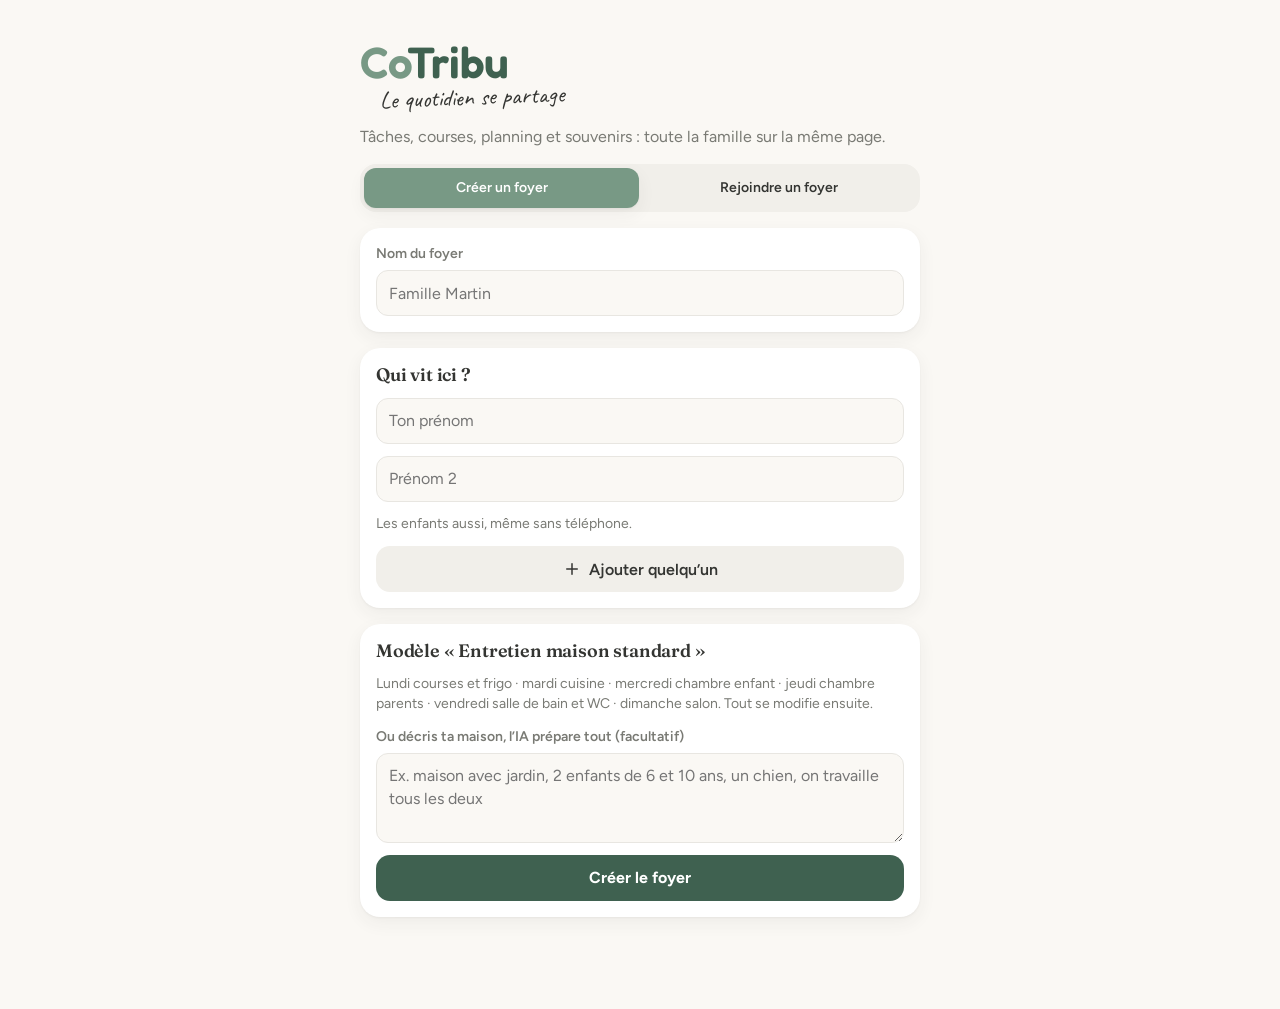
==== index.html @ c56a82c0 "Dictée des courses (gratuite, sans IA) et bouton « Merci » sur les tâches faites Co-Authored-By: Cla" ====
<!doctype html>
<html lang="fr">
<head>
<meta charset="utf-8">
<meta name="viewport" content="width=device-width,initial-scale=1,viewport-fit=cover">
<title>CoTribu</title>
<meta name="description" content="Le quotidien se partage : tâches, courses, planning, repas et souvenirs de la famille.">
<meta name="theme-color" content="#789985">
<link rel="manifest" href="manifest.webmanifest">
<link rel="icon" href="icons/favicon.png" type="image/png">
<link rel="apple-touch-icon" href="icons/apple-touch-icon.png">
<meta name="apple-mobile-web-app-capable" content="yes">
<meta name="mobile-web-app-capable" content="yes">
<meta name="apple-mobile-web-app-title" content="CoTribu">
<meta name="apple-mobile-web-app-status-bar-style" content="default">
<link rel="preconnect" href="https://fonts.googleapis.com">
<link rel="preconnect" href="https://fonts.gstatic.com" crossorigin>
<link rel="stylesheet" href="https://fonts.googleapis.com/css2?family=Caveat:wght@500&family=Figtree:wght@400;500;600;700&family=Fraunces:opsz,wght@9..144,600&family=Fredoka:wght@600&display=swap">
<link rel="stylesheet" href="css/app.css">
</head>
<body>
<div class="wrap" id="view"><div class="loading">Chargement de la tribu…</div></div>

<nav class="tabs" aria-label="Navigation" hidden><div class="in" id="tabs"></div></nav>

<div id="sheet" hidden><div class="scrim" data-act="close"></div><div class="panel" role="dialog" aria-modal="true" id="sheetBody"></div></div>
<div id="toast" hidden></div>
<div id="update" hidden role="status"><span style="flex:1">Nouvelle version de CoTribu disponible</span><button onclick="applyUpdate()">Mettre à jour</button></div>

<script src="vendor/supabase-2.117.2.js"></script>
<script src="js/icons.js"></script>
<script src="js/core.js"></script>
<script src="js/store.js"></script>
<script src="js/ui.js"></script>
<script src="js/maison.js"></script>
<script src="js/courses.js"></script>
<script src="js/planning.js"></script>
<script src="js/extras.js"></script>
<script src="js/accueil.js"></script>
<script src="js/push.js"></script>
<script src="js/proches.js"></script>
<script src="js/premium.js"></script>
<script src="js/ai.js"></script>
<script src="js/points.js"></script>
<script src="js/family.js"></script>
<script src="js/guide.js"></script>
<script src="js/moments.js"></script>
<script src="js/launch.js"></script>
<script src="js/drag.js"></script>
<script src="js/social.js"></script>
<script>
document.getElementById('tabs').innerHTML = [['today','house','Aujourd’hui'],['planning','calendar-days','Planning'],['maison','circle-check','Maison'],['courses','shopping-cart','Courses'],['plus','ellipsis','Plus']]
  .map(([v,ic,l]) => `<button data-act="tab" data-v="${v}">${icon(ic,24)}${l}</button>`).join('');
function safeBoot(){ boot().catch(e => { console.error(e); S.errMsg = (e && e.message) || String(e); S.mode = 'error'; render(); }); }
setTimeout(() => { if (S.mode === 'loading') { S.errMsg = 'Le serveur ne répond pas (délai dépassé).'; S.mode = 'error'; render(); } }, 15000);
safeBoot();
</script>
</body>
</html>
---- css/app.css ----
/* CoTribu — styles (charte : ivoire, vert sauge, un univers = une couleur) */
:root{
  --bg:#FAF8F4; --surface:#FFFFFF; --surface2:#F1EFEA; --ink:#343532; --muted:#797A74; --faint:#B7B7B1; --line:#E8E6E1;
  --accent:#789985; --accent-ink:#FFFFFF; --accent-soft:#DDE8E0; --accent-text:#50705D; --accent-deep:#3F6150;
  --done:#4CAF7B; --late:#E07A5F; --late-soft:#FBE7E0; --late-text:#B4533A; --danger:#B4533A;
  /* univers */
  --home:#789985;  --home-soft:#E6EEE8;  --home-text:#50705D;
  --plan:#7FA3B8;  --plan-soft:#E5EEF3;  --plan-text:#3F6479;
  --shop:#E5C77A;  --shop-soft:#FAF0D8;  --shop-text:#8A6A1E;
  --mem:#E8B7B4;   --mem-soft:#F8E6E4;   --mem-text:#A2504B;
  --lav:#B8AED1;   --lav-soft:#ECE8F4;   --lav-text:#5E527E;
  --warm:#D98C6A;  --warm-soft:#F7E4DA;  --warm-text:#A4553A;
  --neutral-soft:#F0EEEA; --neutral-text:#797A74;
  --cat-famille:#E6EFE3; --cat-sante:#E3EDF3; --cat-repas:#FAF0D8; --cat-ecole:#F8E6E4; --cat-maison:#ECE8F4; --cat-autre:#F7E4DA; --cat-garde:#E9ECEF;
  --shadow:0 1px 2px rgba(52,53,50,.05),0 6px 18px rgba(52,53,50,.06);
  --display:"Fraunces",Georgia,"Times New Roman",serif;
  --body:"Figtree",system-ui,-apple-system,"Segoe UI",sans-serif;
  --logo:"Fredoka","Figtree",system-ui,sans-serif;
  --script:"Caveat","Segoe Script","Bradley Hand",cursive;
}
@media (prefers-color-scheme:dark){
  :root:not([data-theme="light"]){
    color-scheme:dark;
    --bg:#1F201E; --surface:#282A27; --surface2:#323430; --ink:#EEEDE8; --muted:#A9AAA3; --faint:#6E706A; --line:#3A3C38;
    --accent:#8FB19C; --accent-ink:#1F201E; --accent-soft:#33443A; --accent-text:#A9C9B5; --accent-deep:#A9C9B5;
    --done:#5CBF8A; --late:#E8957E; --late-soft:#43302A; --late-text:#EFA995; --danger:#EFA995;
    --home:#8FB19C;  --home-soft:#2C3830;  --home-text:#A9C9B5;
    --plan:#9DB9C8;  --plan-soft:#2A343A;  --plan-text:#B5CEDB;
    --shop:#E5C77A;  --shop-soft:#3A3424;  --shop-text:#EBD39A;
    --mem:#E8B7B4;   --mem-soft:#3C2E2D;   --mem-text:#F0C6C3;
    --lav:#B8AED1;   --lav-soft:#322F3B;   --lav-text:#CFC7E4;
    --warm:#D98C6A;  --warm-soft:#3D2D25;  --warm-text:#EDB093;
    --neutral-soft:#30322E; --neutral-text:#A9AAA3;
    --cat-famille:#2E3A2E; --cat-sante:#2A343A; --cat-repas:#3A3424; --cat-ecole:#3C2E2D; --cat-maison:#322F3B; --cat-autre:#3D2D25; --cat-garde:#2F3337;
    --shadow:0 1px 2px rgba(0,0,0,.3);
  }
}
:root[data-theme="dark"]{
  color-scheme:dark;
  --bg:#1F201E; --surface:#282A27; --surface2:#323430; --ink:#EEEDE8; --muted:#A9AAA3; --faint:#6E706A; --line:#3A3C38;
  --accent:#8FB19C; --accent-ink:#1F201E; --accent-soft:#33443A; --accent-text:#A9C9B5; --accent-deep:#A9C9B5;
  --done:#5CBF8A; --late:#E8957E; --late-soft:#43302A; --late-text:#EFA995; --danger:#EFA995;
  --home:#8FB19C;  --home-soft:#2C3830;  --home-text:#A9C9B5;
  --plan:#9DB9C8;  --plan-soft:#2A343A;  --plan-text:#B5CEDB;
  --shop:#E5C77A;  --shop-soft:#3A3424;  --shop-text:#EBD39A;
  --mem:#E8B7B4;   --mem-soft:#3C2E2D;   --mem-text:#F0C6C3;
  --lav:#B8AED1;   --lav-soft:#322F3B;   --lav-text:#CFC7E4;
  --warm:#D98C6A;  --warm-soft:#3D2D25;  --warm-text:#EDB093;
  --neutral-soft:#30322E; --neutral-text:#A9AAA3;
  --cat-famille:#2E3A2E; --cat-sante:#2A343A; --cat-repas:#3A3424; --cat-ecole:#3C2E2D; --cat-maison:#322F3B; --cat-autre:#3D2D25; --cat-garde:#2F3337;
  --shadow:0 1px 2px rgba(0,0,0,.3);
}

*{box-sizing:border-box}
[hidden]{display:none!important}
html,body{background:var(--bg)}
html{padding-top:env(safe-area-inset-top,0px)}
body{margin:0;font-family:var(--body);font-size:16px;line-height:1.45;color:var(--ink);padding-inline:16px;padding-block:0 calc(92px + env(safe-area-inset-bottom,0px));-webkit-tap-highlight-color:transparent}
button,input,select,textarea{font:inherit;color:inherit}
button{cursor:pointer}
:focus-visible{outline:2px solid var(--accent);outline-offset:2px}
.ic{flex:none;display:block}
.wrap{max-width:560px;margin:0 auto;display:flex;flex-direction:column;gap:16px;padding-top:12px}
h1,h2,h3{font-family:var(--display);margin:0;text-wrap:balance;letter-spacing:-.01em;font-weight:600}
h1{font-size:34px;line-height:1.08}
h2{font-size:22px;line-height:1.15}
h3{font-size:18px;line-height:1.2}
.eyebrow{font-size:12px;font-weight:700;letter-spacing:.08em;text-transform:uppercase;color:var(--muted)}
.muted{color:var(--muted)}
.small{font-size:14px}
.num{font-variant-numeric:tabular-nums}
.row{display:flex;align-items:center;gap:10px}
.spacer{flex:1}

/* ---- top bar ---- */
.topbar{display:flex;align-items:center;justify-content:space-between;gap:10px;padding-top:6px}
.wordmark{display:flex;flex-direction:column;line-height:1;border:0;background:none;padding:0;text-align:left}
.wordmark .name{font-family:var(--logo);font-weight:600;font-size:30px;letter-spacing:-.01em;color:var(--accent);position:relative}
.wordmark .name b{font-weight:600;color:var(--accent-deep)}
.wordmark .tagline{font-family:var(--script);font-size:19px;color:var(--ink);margin:1px 0 0 20px;transform:rotate(-2deg);white-space:nowrap}
.people{display:flex;align-items:center}
.people .av{width:36px;height:36px;font-size:14px;border-width:2.5px;border-color:var(--bg)}
.people .av+.av{margin-left:-9px}
.people .plus{margin-left:6px;width:36px;height:36px;border-radius:50%;border:0;background:var(--surface2);color:var(--ink);display:grid;place-items:center}
.ptitle{display:flex;align-items:flex-end;justify-content:space-between;gap:12px;flex-wrap:wrap}
.ptitle .sub{color:var(--muted);font-size:16px;margin-top:4px}
.sync{display:inline-flex;align-items:center;gap:6px;font-size:12px;color:var(--muted)}
.sync i{width:7px;height:7px;border-radius:50%;background:var(--done);display:inline-block}
.sync.local i{background:var(--late)}
.back{display:inline-flex;align-items:center;gap:4px;border:0;background:none;padding:6px 0;color:var(--accent-text);font-weight:600}

/* ---- segmented tabs (couleur de l'univers) ---- */
.seg{display:flex;background:var(--surface2);border-radius:16px;padding:4px;gap:2px}
.seg button{flex:1;border:0;background:transparent;padding:9px 6px;border-radius:12px;font-weight:600;font-size:14px;color:var(--ink);min-height:40px;white-space:nowrap}
.seg button[aria-pressed="true"]{background:var(--u, var(--accent));color:var(--u-ink, #fff);box-shadow:var(--shadow)}
.u-home{--u:var(--home);--u-soft:var(--home-soft);--u-text:var(--home-text);--u-ink:#fff}
.u-plan{--u:var(--plan);--u-soft:var(--plan-soft);--u-text:var(--plan-text);--u-ink:#fff}
.u-shop{--u:var(--shop);--u-soft:var(--shop-soft);--u-text:var(--shop-text);--u-ink:#3B3113}
.u-mem{--u:var(--mem);--u-soft:var(--mem-soft);--u-text:var(--mem-text);--u-ink:#4A2422}
.u-lav{--u:var(--lav);--u-soft:var(--lav-soft);--u-text:var(--lav-text);--u-ink:#2E2744}
.u-warm{--u:var(--warm);--u-soft:var(--warm-soft);--u-text:var(--warm-text);--u-ink:#fff}
.u-neutral{--u:var(--faint);--u-soft:var(--neutral-soft);--u-text:var(--neutral-text);--u-ink:#fff}
:root:not([data-theme="light"]) .u-home, :root:not([data-theme="light"]) .u-plan{--u-ink:#fff}

/* ---- cards ---- */
.card{background:var(--surface);border-radius:20px;box-shadow:var(--shadow);padding:16px;display:flex;flex-direction:column;gap:12px}
.ucard{background:var(--u-soft);border-radius:20px;padding:14px 16px;display:flex;flex-direction:column;gap:10px;border:1px solid color-mix(in srgb, var(--u) 22%, transparent)}
.chead{display:flex;align-items:center;gap:10px;border:0;background:none;padding:0;text-align:left;width:100%;color:inherit}
.chead h3{flex:none}
.chead .go{color:var(--u-text, var(--muted))}
.bubble{width:38px;height:38px;border-radius:50%;display:grid;place-items:center;background:var(--u, var(--accent));color:var(--u-ink,#fff);flex:none}
.bubble.soft{background:var(--u-soft);color:var(--u-text)}
.bubble.sm{width:30px;height:30px}
.grid2{display:grid;grid-template-columns:1fr 1fr;gap:12px}
@media (max-width:370px){.grid2{grid-template-columns:1fr}}
.addline{display:flex;align-items:center;gap:8px;border:0;background:color-mix(in srgb, var(--u, var(--accent)) 16%, transparent);color:var(--u-text, var(--accent-text));border-radius:14px;padding:11px 14px;font-weight:600;width:100%;text-align:left;min-height:46px}
.banner{display:flex;align-items:center;gap:12px;background:var(--home-soft);border-radius:20px;padding:14px 16px}
.banner .x{margin-left:auto;border:0;background:none;color:var(--muted);padding:4px}
.sun{width:44px;height:44px;border-radius:50%;background:#FBEFC9;color:#E0A21A;display:grid;place-items:center;flex:none}

/* ---- progress ---- */
.summary{display:flex;align-items:center;gap:16px;background:var(--home-soft);border-radius:20px;padding:16px}
.ring{--p:0;width:66px;height:66px;border-radius:50%;flex:none;display:grid;place-items:center;background:conic-gradient(var(--home) calc(var(--p)*1%),color-mix(in srgb,var(--home) 18%,var(--surface)) 0)}
.ring span{width:52px;height:52px;border-radius:50%;background:var(--home-soft);display:grid;place-items:center;font-family:var(--display);font-weight:600;font-size:18px}
.summary .txt{display:flex;flex-direction:column;gap:2px;flex:1}
.summary strong{font-size:20px;font-family:var(--display);font-weight:600}
.pbar{height:6px;background:color-mix(in srgb,var(--u, var(--home)) 20%, transparent);border-radius:6px;overflow:hidden}
.pbar b{display:block;height:100%;background:var(--u, var(--home));border-radius:6px}

/* ---- groups & rows ---- */
.group{display:flex;flex-direction:column;background:var(--surface);border-radius:20px;box-shadow:var(--shadow);overflow:hidden}
.ghead{display:flex;align-items:center;gap:10px;padding:12px 16px;background:var(--home-soft)}
.ghead h3{flex:1}
.group.late .ghead{background:var(--late-soft)}
.group.late .ghead h3{color:var(--late-text)}
.pill{font-size:13px;font-weight:600;padding:2px 9px;border-radius:99px;background:var(--surface);color:var(--muted);font-variant-numeric:tabular-nums}
.pill.ok{background:var(--accent-soft);color:var(--accent-text)}
.pill.late{background:var(--late-soft);color:var(--late-text)}
.task{display:flex;align-items:center;gap:12px;padding:10px 16px;border-top:1px solid var(--line);min-height:58px}
.task:first-child{border-top:0}
.ghead + .task, .ghead + .pbar + .task{border-top:0}
.check{width:30px;height:30px;border-radius:50%;border:2px solid var(--faint);background:transparent;flex:none;display:grid;place-items:center;padding:0;transition:background .15s,border-color .15s;color:#fff}
.check .ic{opacity:0}
.done > .check, .task.done .check{background:var(--done);border-color:var(--done)}
.done > .check .ic, .task.done .check .ic{opacity:1}
.task .body{flex:1;min-width:0;display:flex;flex-direction:column;gap:2px}
.task .name{font-weight:600;overflow-wrap:anywhere}
.task.done .name{text-decoration:line-through;color:var(--muted);font-weight:500}
.task .meta{display:flex;flex-wrap:wrap;gap:6px;align-items:center;font-size:13px;color:var(--muted)}
.task .when{font-size:14px;color:var(--muted);white-space:nowrap;font-variant-numeric:tabular-nums}
.tag{font-size:12px;font-weight:600;padding:1px 7px;border-radius:6px;background:var(--surface2);color:var(--muted)}
.tag.late{background:var(--late-soft);color:var(--late-text)}
.avs{display:flex;flex:none}
.av{width:28px;height:28px;border-radius:50%;display:grid;place-items:center;font-size:12px;font-weight:700;color:#343532;flex:none;border:2px solid var(--surface)}
.avs .av+.av{margin-left:-8px}
.av.free{background:var(--surface2);color:var(--muted);font-size:14px}
.av.lg{width:42px;height:42px;font-size:16px}
.mini{display:flex;flex-direction:column}
.mini .task{padding:8px 0;min-height:46px;border-top:1px solid color-mix(in srgb,var(--line) 70%,transparent)}
.mini .task:first-child{border-top:0}
.mini .check{width:26px;height:26px}
.empty{background:var(--surface);border-radius:20px;padding:22px 18px;display:flex;flex-direction:column;gap:8px;box-shadow:var(--shadow)}
.chips{display:flex;flex-wrap:wrap;gap:8px}
.chip{border:1.5px solid var(--line);background:var(--surface);border-radius:99px;padding:6px 12px;font-size:14px;font-weight:600;display:inline-flex;align-items:center;gap:6px;min-height:38px}
.chip[aria-pressed="true"]{background:var(--u, var(--accent));border-color:var(--u, var(--accent));color:var(--u-ink, #fff)}
.chip .n{font-size:11px;background:#fff;color:var(--ink);border-radius:99px;width:18px;height:18px;display:inline-grid;place-items:center}
.chip.sq{border-radius:12px;min-width:42px;justify-content:center}
.chip .av{width:22px;height:22px;font-size:10px;border:0}
.info{font-size:14px;color:var(--muted)}

/* ---- tiles (pièces, rayons) ---- */
.tiles{display:grid;grid-template-columns:1fr 1fr;gap:12px}
.tile{border:0;padding:0;text-align:left;background:var(--surface);border-radius:20px;box-shadow:var(--shadow);overflow:hidden;display:flex;flex-direction:column;color:inherit}
.tile .art{height:92px;background:var(--u-soft);display:grid;place-items:center;color:var(--u);position:relative;overflow:hidden}
.tile .art .ic{width:46px;height:46px;stroke-width:1.6}
.tile .art::after{content:"";position:absolute;width:120px;height:120px;border-radius:50%;background:color-mix(in srgb,var(--u) 14%,transparent);right:-40px;bottom:-60px}
.tile .tb{padding:10px 12px 12px;display:flex;flex-direction:column;gap:8px}
.tile .tn{display:flex;align-items:center;gap:8px;font-family:var(--display);font-weight:600;font-size:17px}
.tile .tn .bubble{width:30px;height:30px}
.tile .tc{display:flex;align-items:center;justify-content:space-between;font-size:13px;color:var(--muted)}
.tile.addt{border:2px dashed var(--line);box-shadow:none;background:transparent;align-items:center;justify-content:center;min-height:170px;color:var(--muted);gap:6px;font-weight:600}

/* ---- lists (routines, courses) ---- */
.lrow{display:flex;align-items:center;gap:12px;padding:12px 16px;border-top:1px solid var(--line);background:none;border-left:0;border-right:0;border-bottom:0;width:100%;text-align:left;color:inherit;min-height:60px}
.lrow:first-child{border-top:0}
.lrow .body{flex:1;min-width:0;display:flex;flex-direction:column;gap:2px}
.lrow .t{font-weight:600}
.lrow .s{font-size:13px;color:var(--muted)}
.qty{font-size:13px;color:var(--muted)}
.cart{width:40px;height:40px;border-radius:12px;border:0;background:var(--shop-soft);color:var(--shop-text);display:grid;place-items:center;flex:none}
.cart.on{background:var(--done);color:#fff}
.addbar{display:flex;gap:8px;align-items:center;background:var(--shop-soft);border-radius:16px;padding:6px 6px 6px 14px}
.addbar input{border:0!important;background:transparent!important;min-height:44px;padding:0!important;flex:1;min-width:0}
.addbar input:focus{outline:none}
.addbar .go{width:44px;height:44px;border:0;border-radius:12px;background:var(--shop);color:#3B3113;display:grid;place-items:center;flex:none}
.aisle-ic{width:34px;height:34px;border-radius:10px;display:grid;place-items:center;background:var(--u-soft);color:var(--u-text);flex:none}

/* ---- planning ---- */
.wstrip{display:grid;grid-template-columns:repeat(7,1fr);gap:4px}
.wday{border:0;background:var(--surface);border-radius:14px;padding:8px 0 7px;display:flex;flex-direction:column;align-items:center;gap:2px;color:inherit;box-shadow:var(--shadow)}
.wday small{font-size:12px;color:var(--muted);font-weight:600}
.wday b{font-size:18px;font-variant-numeric:tabular-nums}
.wday .dots{display:flex;gap:2px;height:6px}
.wday .dots i{width:6px;height:6px;border-radius:50%}
.wday[aria-pressed="true"]{background:var(--u, var(--plan));color:#fff}
.wday[aria-pressed="true"] small{color:#fff}
.wday.today:not([aria-pressed="true"]) b{color:var(--plan-text)}
.dayhead{display:flex;align-items:center;justify-content:space-between;gap:8px}
.dayhead h2{text-align:center;flex:1;font-size:20px}
.navb{width:40px;height:40px;border-radius:12px;border:0;background:var(--surface2);display:grid;place-items:center;color:var(--ink)}
.ev{display:flex;align-items:center;gap:12px;background:var(--evs);border-radius:18px;padding:12px 14px;border:0;border-left:5px solid var(--evc);text-align:left;width:100%;color:inherit}
.ev .body{flex:1;min-width:0;display:flex;flex-direction:column;gap:2px}
.ev .tm{font-size:13px;color:var(--muted);font-variant-numeric:tabular-nums}
.ev .t{font-weight:600;font-size:16px}
.ev .loc{font-size:13px;color:var(--muted);display:flex;align-items:center;gap:4px}
.ev .bubble{background:var(--evc);color:#fff}
.tl{position:relative;display:flex;flex-direction:column}
.tlh{display:flex;gap:8px;min-height:30px}
.tlh .h{width:36px;flex:none;font-size:12px;color:var(--muted);font-variant-numeric:tabular-nums;padding-top:6px}
.tlh .slot{flex:1;border-top:1px solid var(--line);padding:4px 0;display:flex;flex-direction:column;gap:6px}
.mgrid{display:grid;grid-template-columns:repeat(7,1fr);gap:2px;text-align:center}
.mgrid .dh{font-size:12px;color:var(--muted);font-weight:600;padding:4px 0}
.mcell{border:0;background:none;border-radius:12px;padding:6px 0 4px;min-height:48px;display:flex;flex-direction:column;align-items:center;gap:3px;color:inherit;font-variant-numeric:tabular-nums}
.mcell.out{color:var(--faint)}
.mcell.today b{color:var(--plan-text)}
.mcell[aria-pressed="true"]{background:var(--plan);color:#fff}
.mcell .dots{display:flex;gap:2px;flex-wrap:wrap;justify-content:center;max-width:26px}
.mcell .dots i{width:5px;height:5px;border-radius:50%}
.legend{display:flex;flex-wrap:wrap;gap:8px 14px;font-size:13px;color:var(--muted)}
.legend span{display:inline-flex;align-items:center;gap:6px}
.legend i{width:10px;height:10px;border-radius:50%}
.upc{display:flex;flex-direction:column}
.upc .d{font-size:13px;color:var(--muted);padding:10px 0 4px}
.dayline{display:flex;flex-direction:column;gap:6px}
.dayline .it{display:flex;gap:8px;align-items:flex-start;font-size:15px}
.dayline .it .hr{min-width:62px;flex:none;color:var(--muted);font-variant-numeric:tabular-nums;display:flex;align-items:center;gap:8px}
.dayline .it .hr i{width:8px;height:8px;border-radius:50%;flex:none}

/* ---- repas ---- */
.meal{display:flex;align-items:center;gap:12px;padding:10px 0;border-top:1px solid var(--line)}
.meal:first-child{border-top:0}
.meal .slot{width:44px;font-size:12px;font-weight:700;letter-spacing:.06em;text-transform:uppercase;color:var(--shop-text)}
.meal .body{flex:1;min-width:0}
.meal .body .t{font-weight:600}
.meal .body .s{font-size:13px;color:var(--muted)}
.meal .add{border:1.5px dashed var(--line);background:none;border-radius:12px;padding:8px 12px;color:var(--muted);font-weight:600;text-align:left;width:100%}
.mealpic{width:92px;height:74px;border-radius:14px;background:var(--shop);display:grid;place-items:center;color:#fff;flex:none}
.mealpic .ic{width:36px;height:36px}
.kicker{font-size:12px;font-weight:700;letter-spacing:.06em;text-transform:uppercase;color:var(--u-text,var(--muted))}

/* ---- souvenirs ---- */
.photos{display:grid;grid-template-columns:repeat(3,1fr);gap:6px}
.photos .ph{aspect-ratio:1;border-radius:12px;background:var(--mem-soft);overflow:hidden;border:0;padding:0;max-width:100%}
.photos .ph img{width:100%;height:100%;object-fit:cover;display:block}
.memo{display:flex;flex-direction:column;gap:10px;background:var(--surface);border-radius:20px;box-shadow:var(--shadow);padding:14px;border:0;text-align:left;width:100%;color:inherit}
.memo .cover{aspect-ratio:16/9;border-radius:14px;overflow:hidden;background:var(--mem-soft);display:grid;place-items:center;color:var(--mem);max-width:100%}
.memo .cover img{width:100%;height:100%;object-fit:cover;display:block}
.memo .cover .ic{width:40px;height:40px}
.memthumb{width:110px;height:84px;border-radius:14px;overflow:hidden;background:var(--mem);flex:none;display:grid;place-items:center;color:#fff}
.memthumb img{width:100%;height:100%;object-fit:cover}
.year{font-family:var(--display);font-size:26px;font-weight:600;margin-top:6px}
.uploads{display:flex;flex-wrap:wrap;gap:8px}
.uploads .ph{width:76px;height:76px;border-radius:12px;overflow:hidden;position:relative;background:var(--mem-soft)}
.uploads .ph img{width:100%;height:100%;object-fit:cover}
.uploads .ph button{position:absolute;top:4px;right:4px;width:24px;height:24px;border-radius:50%;border:0;background:rgba(0,0,0,.55);color:#fff;display:grid;place-items:center;padding:0}
.filebtn{position:relative;overflow:hidden}
.filebtn input{position:absolute;inset:0;opacity:0;cursor:pointer}
.viewer{position:fixed;inset:0;background:rgba(10,10,10,.92);z-index:40;display:flex;align-items:center;justify-content:center;padding:16px}
.viewer img{max-width:100%;max-height:100%;border-radius:10px}
.viewer button{position:absolute;top:calc(12px + env(safe-area-inset-top,0px));right:12px;width:44px;height:44px;border-radius:50%;border:0;background:rgba(255,255,255,.15);color:#fff;display:grid;place-items:center}

/* ---- plus ---- */
.menu{display:flex;flex-direction:column;background:var(--surface);border-radius:20px;box-shadow:var(--shadow);overflow:hidden}

/* ---- buttons ---- */
.btn{border:0;border-radius:14px;padding:11px 16px;font-weight:600;min-height:46px;display:inline-flex;align-items:center;justify-content:center;gap:8px}
.btn.primary{background:var(--accent);color:var(--accent-ink);font-weight:700}
.btn.deep{background:var(--accent-deep);color:#fff;font-weight:700}
.btn.upri{background:var(--u);color:var(--u-ink);font-weight:700}
.btn.ghost{background:transparent;color:var(--accent-text)}
.btn.soft{background:var(--surface2);color:var(--ink)}
.btn.danger{background:transparent;color:var(--danger)}
.btn.danger.armed{background:var(--danger);color:#fff}
.btn.block{width:100%}
.btn[disabled]{opacity:.6;cursor:progress}
.btn.sm{min-height:38px;padding:7px 12px;font-size:14px}
.fab{width:52px;height:52px;border-radius:50%;border:0;background:var(--accent-deep);color:#fff;display:grid;place-items:center;box-shadow:0 6px 16px rgba(63,97,80,.35);flex:none}
.pillbtn{border:0;background:var(--home-soft);color:var(--ink);border-radius:99px;padding:10px 16px;font-weight:600;display:inline-flex;align-items:center;gap:8px;min-height:46px}
.iconbtn{border:0;background:var(--surface2);width:38px;height:38px;border-radius:12px;display:grid;place-items:center;color:var(--muted);flex:none}

/* ---- forms ---- */
input[type=text],input[type=number],input[type=date],input[type=time],select,textarea{background:var(--bg);border:1.5px solid var(--line);border-radius:12px;padding:10px 12px;min-height:46px;width:100%;font-size:16px}
textarea{min-height:90px;resize:vertical}
input:focus,select:focus,textarea:focus{border-color:var(--accent-text);outline:none}
label.f{display:flex;flex-direction:column;gap:6px;font-size:14px;font-weight:600;color:var(--muted)}
label.f input,label.f select,label.f textarea{font-weight:400;color:var(--ink)}
.frow{display:flex;gap:8px;flex-wrap:wrap}
.frow > *{flex:1;min-width:120px}
.mrow{display:flex;align-items:center;gap:10px}
.mrow input{flex:1;min-width:0}
.toggle{display:flex;align-items:center;gap:10px;font-weight:600}
.toggle input{width:22px;height:22px;accent-color:var(--accent)}

/* ---- tabs ---- */
.tabs{position:fixed;left:0;right:0;bottom:0;background:var(--surface);border-top:1px solid var(--line);display:flex;justify-content:center;padding-bottom:env(safe-area-inset-bottom,0px);z-index:5}
.tabs .in{display:flex;width:100%;max-width:560px}
.tabs button{flex:1;border:0;background:transparent;display:flex;flex-direction:column;align-items:center;gap:3px;padding:9px 2px 10px;font-size:12px;font-weight:600;color:var(--muted)}
.tabs .ic{width:24px;height:24px}
.tabs button[aria-current="page"]{color:var(--accent-deep)}
.tabs button[aria-current="page"] .ic{stroke-width:2.4}

/* ---- sheet ---- */
#sheet{position:fixed;inset:0;z-index:20;display:flex;align-items:flex-end;justify-content:center}
#sheet .scrim{position:absolute;inset:0;background:rgba(20,20,18,.45)}
#sheet .panel{position:relative;background:var(--surface);width:100%;max-width:560px;max-height:92%;overflow:auto;border-radius:24px 24px 0 0;padding:8px 16px calc(20px + env(safe-area-inset-bottom,0px));display:flex;flex-direction:column;gap:16px;animation:up .22s ease-out}
.grab{width:40px;height:5px;border-radius:5px;background:var(--line);margin:4px auto 0}
.sect{display:flex;flex-direction:column;gap:8px}
.preview{background:var(--accent-soft);color:var(--ink);border-radius:12px;padding:10px 12px;font-size:14px}
.preview b{color:var(--accent-text)}
.actions{display:flex;gap:8px;flex-wrap:wrap}
.actions .btn{flex:1}
@keyframes up{from{transform:translateY(30px);opacity:.4}to{transform:none;opacity:1}}
#toast{position:fixed;left:50%;transform:translateX(-50%);bottom:calc(96px + env(safe-area-inset-bottom,0px));background:var(--ink);color:var(--bg);padding:10px 16px;border-radius:12px;font-size:14px;font-weight:600;z-index:30;max-width:calc(100% - 32px)}
.loading{padding:80px 0;text-align:center;color:var(--muted)}

/* ---- welcome ---- */
.brand{display:flex;flex-direction:column;align-items:flex-start;gap:6px;padding-top:28px}
.code{font-family:var(--display);font-size:34px;font-weight:600;letter-spacing:.18em;text-align:center;background:var(--accent-soft);color:var(--accent-text);border-radius:14px;padding:10px 0}
.codein{font-family:var(--display);font-size:26px!important;letter-spacing:.3em;text-align:center;text-transform:uppercase}
#inv-link{font-size:13px;color:var(--muted)}
.steps{margin:0;padding-left:22px;display:flex;flex-direction:column;gap:6px;font-size:15px}
.card.install{border:1.5px solid var(--accent-soft)}
@media (prefers-reduced-motion:reduce){*{animation:none!important;transition:none!important}}

/* ---- mise à jour, premium, proches, IA ---- */
#update{position:fixed;left:50%;transform:translateX(-50%);top:calc(10px + env(safe-area-inset-top,0px));z-index:35;background:var(--accent-deep);color:#fff;border-radius:16px;padding:10px 12px 10px 16px;display:flex;align-items:center;gap:12px;box-shadow:0 8px 24px rgba(0,0,0,.2);width:min(528px, calc(100% - 32px));font-weight:600;font-size:14px}
#update button{border:0;background:#fff;color:var(--accent-deep);border-radius:10px;padding:8px 12px;font-weight:700;white-space:nowrap}
.prem{background:linear-gradient(135deg,#F7E4DA,#FAF0D8);border-radius:20px;padding:18px;display:flex;flex-direction:column;gap:10px;color:#343532}
.prem .badge{align-self:flex-start;background:#343532;color:#FAF0D8;border-radius:99px;padding:3px 10px;font-size:12px;font-weight:700;letter-spacing:.06em;text-transform:uppercase}
.feat{display:flex;gap:12px;align-items:flex-start;padding:10px 0;border-top:1px solid var(--line)}
.feat:first-child{border-top:0}
.feat .bubble{width:34px;height:34px}
.lock{display:inline-flex;align-items:center;gap:4px;font-size:11px;font-weight:700;letter-spacing:.04em;text-transform:uppercase;background:#343532;color:#FAF0D8;border-radius:99px;padding:2px 8px}
.req{display:flex;flex-direction:column;gap:10px;background:var(--surface);border-radius:20px;box-shadow:var(--shadow);padding:14px 16px;border-left:5px solid var(--st,var(--faint))}
.req .t{font-weight:700;font-size:17px}
.req .s{font-size:14px;color:var(--muted)}
.status{align-self:flex-start;font-size:12px;font-weight:700;border-radius:99px;padding:2px 10px;background:var(--surface2);color:var(--muted)}
.status.ok{background:#E3F3EA;color:#2E7D55}.status.no{background:var(--late-soft);color:var(--late-text)}.status.wait{background:var(--shop-soft);color:var(--shop-text)}
.resp{font-size:14px;display:flex;gap:8px;align-items:center}
.ai-box{display:flex;flex-direction:column;gap:10px}
.ai-box textarea{min-height:110px}
.ai-row{display:flex;gap:8px}
.ai-row .btn{flex:1}
.mic.on{background:var(--late);color:#fff}
.act{display:flex;gap:12px;align-items:flex-start;padding:10px 0;border-top:1px solid var(--line)}
.act:first-child{border-top:0}
.act input[type=checkbox]{width:22px;height:22px;margin-top:4px;accent-color:var(--accent)}
.act .body{flex:1;min-width:0}
.act .t{font-weight:600}
.act .s{font-size:13px;color:var(--muted)}
.thinking{display:flex;align-items:center;gap:10px;color:var(--muted);font-weight:600}
.thinking i{width:10px;height:10px;border-radius:50%;background:var(--accent);animation:pulse 1s infinite alternate}
@keyframes pulse{from{opacity:.3;transform:scale(.8)}to{opacity:1;transform:scale(1.1)}}
.bars{display:flex;flex-direction:column;gap:8px}
.barrow{display:flex;align-items:center;gap:10px;font-size:14px}
.barrow .n{width:70px;overflow:hidden;text-overflow:ellipsis;white-space:nowrap}
.barrow .track{flex:1;height:10px;border-radius:6px;background:var(--surface2);overflow:hidden}
.barrow .track b{display:block;height:100%;border-radius:6px}
.barrow .v{width:36px;text-align:right;font-variant-numeric:tabular-nums;color:var(--muted)}
.album h1{font-size:30px}
.album .ch{display:flex;flex-direction:column;gap:8px}
.album .mo{font-family:var(--display);font-size:20px;color:var(--mem-text)}
.linkbox{display:flex;gap:8px}
.linkbox input{flex:1;min-width:0;font-size:13px;color:var(--muted)}

.av{position:relative;overflow:hidden}
.av img{position:absolute;inset:0;width:100%;height:100%;object-fit:cover;border-radius:50%}
.av img:not([src]){display:none}
.av.xl{width:84px;height:84px;font-size:32px;border-width:3px}
.people > button:first-child{margin-left:0!important}

/* ---- météo, charge mentale ---- */
.meteos{display:flex;gap:6px;flex-wrap:wrap}
.meteo{border:0;background:none;padding:4px 2px;display:flex;flex-direction:column;align-items:center;gap:4px;position:relative;min-width:62px;color:inherit}
.meteo .av{width:44px;height:44px;font-size:17px}
.meteo .mdot{position:absolute;top:30px;left:calc(50% + 8px);width:24px;height:24px;border-radius:50%;display:grid;place-items:center;border:2px solid var(--plan-soft)}
.moods{display:grid;grid-template-columns:repeat(4,1fr);gap:8px}
.moodbtn{border:2px solid var(--line);background:var(--surface);border-radius:16px;padding:12px 4px;display:flex;flex-direction:column;align-items:center;gap:6px;font-weight:600;font-size:13px;color:var(--ink)}
.moodbtn span{width:52px;height:52px;border-radius:50%;display:grid;place-items:center;background:color-mix(in srgb,var(--mc) 35%,transparent);color:#343532}
.moodbtn[aria-pressed="true"]{border-color:var(--mc);background:color-mix(in srgb,var(--mc) 15%,var(--surface))}
@media (max-width:370px){.moods{grid-template-columns:repeat(2,1fr)}}

/* ---- guide de démarrage ---- */
#guide{position:fixed;inset:0;z-index:50;background:var(--bg);display:flex;align-items:center;justify-content:center;padding:calc(16px + env(safe-area-inset-top,0px)) 16px calc(16px + env(safe-area-inset-bottom,0px))}
.gcard{width:100%;max-width:460px;display:flex;flex-direction:column;align-items:center;text-align:center;gap:16px;position:relative;padding-top:40px;animation:up .25s ease-out}
.gcard h1{font-size:32px}
.gcard p{margin:0;font-size:17px;line-height:1.5;color:var(--muted);max-width:36ch}
.gart{width:180px;height:180px;border-radius:50%;background:var(--u-soft);display:grid;place-items:center;position:relative}
.gart::after{content:"";position:absolute;inset:-14px;border-radius:50%;border:2px dashed color-mix(in srgb,var(--u) 40%,transparent)}
.gart span{width:120px;height:120px;border-radius:50%;background:var(--u);color:var(--u-ink);display:grid;place-items:center}
.gart .ic{stroke-width:1.6}
.gskip{position:absolute;top:0;right:0;border:0;background:none;color:var(--muted);font-weight:600;padding:8px;min-height:40px}
.gdots{display:flex;gap:6px}
.gdots i{width:8px;height:8px;border-radius:50%;background:var(--line);transition:width .2s}
.gdots i.on{width:22px;border-radius:6px;background:var(--accent)}
.gcard .actions{width:100%}

.task .del,.lrow .del{border:0;background:none;color:var(--faint);width:38px;height:38px;border-radius:10px;display:grid;place-items:center;flex:none;padding:0;margin-right:-8px}
.task .del:hover,.task .del:focus-visible{color:var(--danger);background:var(--late-soft)}
#toast{display:flex;align-items:center;gap:14px}
#toast button{border:0;background:none;color:var(--shop);font-weight:700;padding:4px 2px;font-size:14px}

/* ---------- Moments : vacances, compte à rebours, il y a un an, diaporama, confettis ---------- */
.pauseline{border:1px solid color-mix(in srgb, var(--u) 22%, transparent);background:var(--u-soft);border-radius:16px;margin-bottom:12px}
.cd{display:flex;align-items:center;gap:14px;border:0;background:var(--surface);border-radius:14px;padding:10px 12px;text-align:left;color:inherit;width:100%}
.cd .cdn{min-width:58px;height:58px;border-radius:14px;background:var(--u);color:var(--u-ink);display:flex;flex-direction:column;align-items:center;justify-content:center;line-height:1}
.cd .cdn b{font-size:24px;font-weight:700}
.cd .cdn small{font-size:11px;font-weight:600;opacity:.85}
.cd .body{display:flex;flex-direction:column;gap:2px;min-width:0}
.tbhero .tbimg{position:relative;border:0;padding:0;border-radius:16px;overflow:hidden;height:190px;width:100%;background:var(--surface)}
.tbhero .tbimg img{width:100%;height:100%;object-fit:cover;display:block}
.tbhero .tbcount{position:absolute;right:10px;bottom:10px;background:rgba(0,0,0,.55);color:#fff;font-size:12px;font-weight:600;padding:4px 9px;border-radius:999px}
.slides{position:fixed;inset:0;z-index:60;background:#0b0b0b;color:#fff;overflow:hidden;user-select:none;-webkit-user-select:none}
.sl-stage,.sl-img{position:absolute;inset:0;width:100%;height:100%}
.sl-img{object-fit:contain;opacity:0;transition:opacity 1s ease}
.sl-img.on{opacity:1;animation:slzoom 7s ease-out forwards}
@keyframes slzoom{from{transform:scale(1)}to{transform:scale(1.07)}}
.sl-bar{position:absolute;left:16px;right:16px;top:calc(12px + env(safe-area-inset-top,0px));height:3px;border-radius:3px;background:rgba(255,255,255,.25);overflow:hidden}
.sl-bar b{display:block;height:100%;background:#fff;width:0;animation:slbar 5s linear forwards}
.slides.paused .sl-bar b{animation-play-state:paused}
@keyframes slbar{to{width:100%}}
.sl-cap{position:absolute;left:0;right:0;bottom:0;padding:60px 20px calc(92px + env(safe-area-inset-bottom,0px));background:linear-gradient(transparent, rgba(0,0,0,.7));display:flex;flex-direction:column;gap:4px;pointer-events:none}
.sl-cap strong{font-family:'Fraunces',serif;font-size:22px}
.sl-cap span{font-size:14px;opacity:.85}
.sl-ctl{position:absolute;left:50%;transform:translateX(-50%);bottom:calc(24px + env(safe-area-inset-bottom,0px));display:flex;gap:18px}
.sl-ctl button,.sl-x{width:52px;height:52px;border-radius:50%;border:0;background:rgba(255,255,255,.16);color:#fff;display:grid;place-items:center;backdrop-filter:blur(6px)}
.sl-x{position:absolute;top:calc(24px + env(safe-area-inset-top,0px));right:14px;width:44px;height:44px}
.sl-load{position:absolute;inset:0;display:grid;place-items:center;font-weight:600;opacity:.8}
.confetti{position:fixed;inset:0;width:100%;height:100%;pointer-events:none;z-index:70}
@media (prefers-reduced-motion: reduce){.sl-img.on{animation:none}.sl-img{transition:none}}
.sharequote{background:var(--surface2);border-left:3px solid var(--accent);border-radius:10px;padding:10px 12px;white-space:pre-wrap;font-size:14px;max-height:160px;overflow:auto;color:var(--muted)}
.spin{width:16px;height:16px;border-radius:50%;border:2px solid var(--line);border-top-color:var(--accent);animation:spin .8s linear infinite;display:inline-block}
@keyframes spin{to{transform:rotate(360deg)}}
.grip{display:grid;place-items:center;width:32px;height:40px;margin-right:-6px;color:var(--faint);touch-action:none;cursor:grab;flex:none}
.dragging{position:relative;z-index:15;background:var(--surface);box-shadow:0 10px 28px rgba(0,0,0,.18);border-radius:14px;transition:none!important}
.dragging .grip{color:var(--accent);cursor:grabbing}
body.is-dragging{user-select:none;-webkit-user-select:none;cursor:grabbing}
.linkbtn{border:0;background:none;padding:0;color:var(--accent-text);font:inherit;font-weight:700;text-decoration:underline;cursor:pointer}
.storebar{display:flex;align-items:center;gap:8px;overflow-x:auto;padding:2px 0 4px;scrollbar-width:none}
.storebar::-webkit-scrollbar{display:none}
.storebar>span{display:flex;align-items:center;gap:4px;flex:none}
.storebar .chip{flex:none}
.storebar .chip.add{border-style:dashed}
[data-press]{-webkit-touch-callout:none;user-select:none;-webkit-user-select:none}
.tile.pressing{transform:scale(.97);transition:transform .35s ease}
.tile.dragging{box-shadow:0 14px 34px rgba(0,0,0,.22);z-index:15;position:relative}
.addbar .mic{width:44px;height:44px;border:0;border-radius:12px;background:transparent;color:var(--shop-text);display:grid;place-items:center;flex:none}
.addbar .mic.on{background:#E88A8A;color:#fff;animation:micpulse 1.2s ease-in-out infinite}
@keyframes micpulse{0%,100%{box-shadow:0 0 0 0 rgba(232,138,138,.55)}50%{box-shadow:0 0 0 9px rgba(232,138,138,0)}}
.thx{display:inline-flex;align-items:center;gap:4px;border:1px solid color-mix(in srgb, var(--mem) 60%, transparent);background:var(--mem-soft);color:var(--mem-text);border-radius:999px;padding:5px 10px;font-size:13px;font-weight:700;flex:none}
.thx.sent{opacity:.75;border-color:transparent}
.thx.sent svg{fill:currentColor}
@media (prefers-reduced-motion: reduce){.addbar .mic.on{animation:none}}
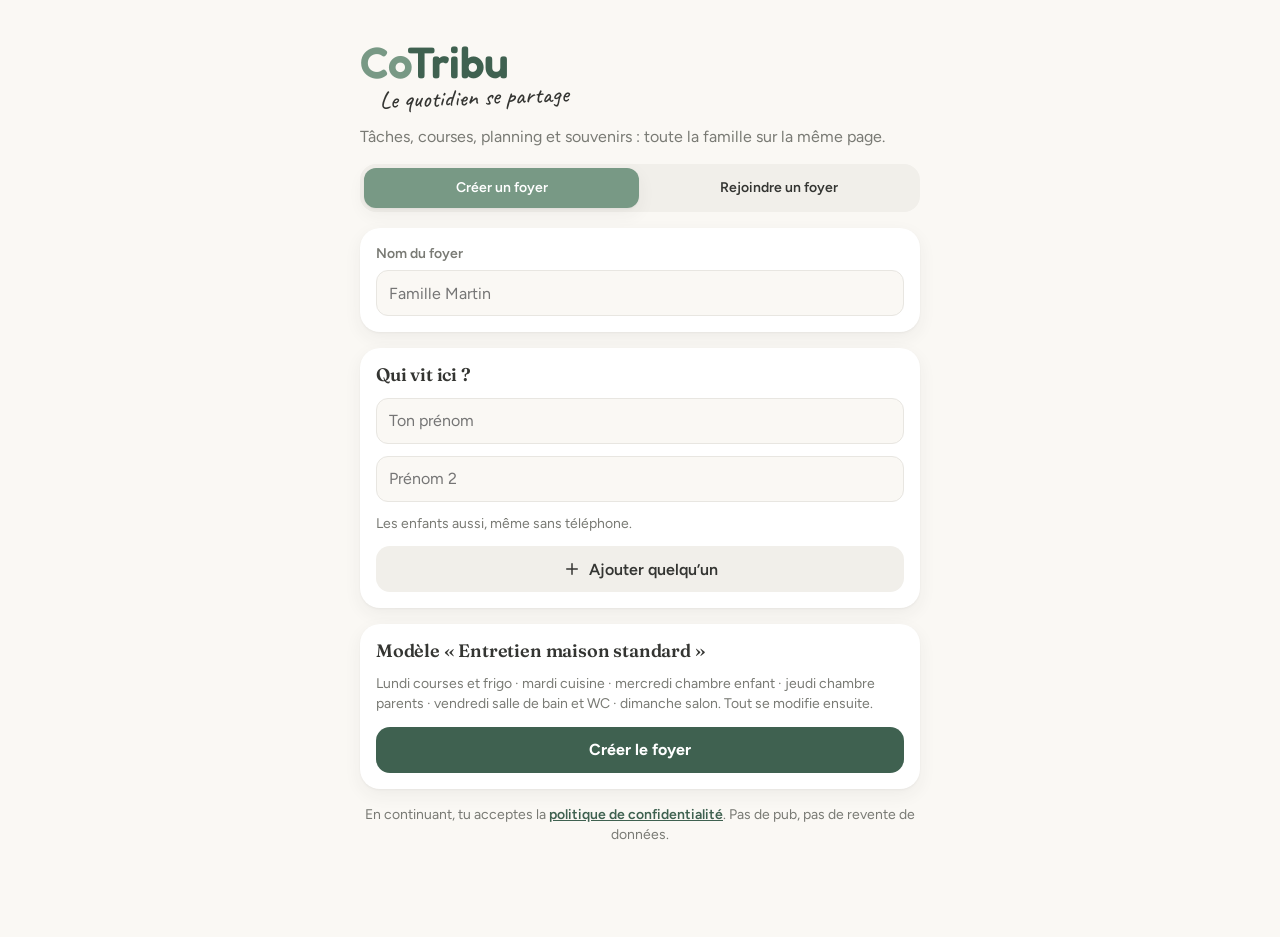
==== commit 13d65080: "Sécurité & RGPD : codes réservés à la famille, changer de code, retirer un téléphone, limite d'essai" ====
--- a/index.html
+++ b/index.html
@@ -2,7 +2,7 @@
 <html lang="fr">
 <head>
 <meta charset="utf-8">
-<meta name="viewport" content="width=device-width,initial-scale=1,viewport-fit=cover">
+<meta name="viewport" content="width=device-width,initial-scale=1,viewport-fit=cover,interactive-widget=resizes-content">
 <title>CoTribu</title>
 <meta name="description" content="Le quotidien se partage : tâches, courses, planning, repas et souvenirs de la famille.">
 <meta name="theme-color" content="#789985">
@@ -13,9 +13,7 @@
 <meta name="mobile-web-app-capable" content="yes">
 <meta name="apple-mobile-web-app-title" content="CoTribu">
 <meta name="apple-mobile-web-app-status-bar-style" content="default">
-<link rel="preconnect" href="https://fonts.googleapis.com">
-<link rel="preconnect" href="https://fonts.gstatic.com" crossorigin>
-<link rel="stylesheet" href="https://fonts.googleapis.com/css2?family=Caveat:wght@500&family=Figtree:wght@400;500;600;700&family=Fraunces:opsz,wght@9..144,600&family=Fredoka:wght@600&display=swap">
+<link rel="stylesheet" href="fonts/fonts.css">
 <link rel="stylesheet" href="css/app.css">
 </head>
 <body>
@@ -48,6 +46,12 @@
 <script src="js/launch.js"></script>
 <script src="js/drag.js"></script>
 <script src="js/social.js"></script>
+<script src="js/places.js"></script>
+<script src="js/feedback.js"></script>
+<script src="js/rating.js"></script>
+<script src="js/schedule.js"></script>
+<script src="js/cook.js"></script>
+<script src="js/recipes.js"></script>
 <script>
 document.getElementById('tabs').innerHTML = [['today','house','Aujourd’hui'],['planning','calendar-days','Planning'],['maison','circle-check','Maison'],['courses','shopping-cart','Courses'],['plus','ellipsis','Plus']]
   .map(([v,ic,l]) => `<button data-act="tab" data-v="${v}">${icon(ic,24)}${l}</button>`).join('');
--- a/fonts/fonts.css
+++ b/fonts/fonts.css
@@ -0,0 +1,15 @@
+/* Polices hébergées dans l'appli (licence SIL OFL) : aucune connexion à Google Fonts */
+@font-face{font-family:'Caveat';font-style:normal;font-weight:500;font-display:swap;src:url(./caveat-latin-ext-500-normal.woff2) format('woff2');unicode-range:U+0100-02BA,U+02BD-02C5,U+02C7-02CC,U+02CE-02D7,U+02DD-02FF,U+0304,U+0308,U+0329,U+1D00-1DBF,U+1E00-1E9F,U+1EF2-1EFF,U+2020,U+20A0-20AB,U+20AD-20C0,U+2113,U+2C60-2C7F,U+A720-A7FF;}
+@font-face{font-family:'Caveat';font-style:normal;font-weight:500;font-display:swap;src:url(./caveat-latin-500-normal.woff2) format('woff2');unicode-range:U+0000-00FF,U+0131,U+0152-0153,U+02BB-02BC,U+02C6,U+02DA,U+02DC,U+0304,U+0308,U+0329,U+2000-206F,U+20AC,U+2122,U+2191,U+2193,U+2212,U+2215,U+FEFF,U+FFFD;}
+@font-face{font-family:'Figtree';font-style:normal;font-weight:400;font-display:swap;src:url(./figtree-latin-ext-400-normal.woff2) format('woff2');unicode-range:U+0100-02BA,U+02BD-02C5,U+02C7-02CC,U+02CE-02D7,U+02DD-02FF,U+0304,U+0308,U+0329,U+1D00-1DBF,U+1E00-1E9F,U+1EF2-1EFF,U+2020,U+20A0-20AB,U+20AD-20C0,U+2113,U+2C60-2C7F,U+A720-A7FF;}
+@font-face{font-family:'Figtree';font-style:normal;font-weight:400;font-display:swap;src:url(./figtree-latin-400-normal.woff2) format('woff2');unicode-range:U+0000-00FF,U+0131,U+0152-0153,U+02BB-02BC,U+02C6,U+02DA,U+02DC,U+0304,U+0308,U+0329,U+2000-206F,U+20AC,U+2122,U+2191,U+2193,U+2212,U+2215,U+FEFF,U+FFFD;}
+@font-face{font-family:'Figtree';font-style:normal;font-weight:500;font-display:swap;src:url(./figtree-latin-ext-500-normal.woff2) format('woff2');unicode-range:U+0100-02BA,U+02BD-02C5,U+02C7-02CC,U+02CE-02D7,U+02DD-02FF,U+0304,U+0308,U+0329,U+1D00-1DBF,U+1E00-1E9F,U+1EF2-1EFF,U+2020,U+20A0-20AB,U+20AD-20C0,U+2113,U+2C60-2C7F,U+A720-A7FF;}
+@font-face{font-family:'Figtree';font-style:normal;font-weight:500;font-display:swap;src:url(./figtree-latin-500-normal.woff2) format('woff2');unicode-range:U+0000-00FF,U+0131,U+0152-0153,U+02BB-02BC,U+02C6,U+02DA,U+02DC,U+0304,U+0308,U+0329,U+2000-206F,U+20AC,U+2122,U+2191,U+2193,U+2212,U+2215,U+FEFF,U+FFFD;}
+@font-face{font-family:'Figtree';font-style:normal;font-weight:600;font-display:swap;src:url(./figtree-latin-ext-600-normal.woff2) format('woff2');unicode-range:U+0100-02BA,U+02BD-02C5,U+02C7-02CC,U+02CE-02D7,U+02DD-02FF,U+0304,U+0308,U+0329,U+1D00-1DBF,U+1E00-1E9F,U+1EF2-1EFF,U+2020,U+20A0-20AB,U+20AD-20C0,U+2113,U+2C60-2C7F,U+A720-A7FF;}
+@font-face{font-family:'Figtree';font-style:normal;font-weight:600;font-display:swap;src:url(./figtree-latin-600-normal.woff2) format('woff2');unicode-range:U+0000-00FF,U+0131,U+0152-0153,U+02BB-02BC,U+02C6,U+02DA,U+02DC,U+0304,U+0308,U+0329,U+2000-206F,U+20AC,U+2122,U+2191,U+2193,U+2212,U+2215,U+FEFF,U+FFFD;}
+@font-face{font-family:'Figtree';font-style:normal;font-weight:700;font-display:swap;src:url(./figtree-latin-ext-700-normal.woff2) format('woff2');unicode-range:U+0100-02BA,U+02BD-02C5,U+02C7-02CC,U+02CE-02D7,U+02DD-02FF,U+0304,U+0308,U+0329,U+1D00-1DBF,U+1E00-1E9F,U+1EF2-1EFF,U+2020,U+20A0-20AB,U+20AD-20C0,U+2113,U+2C60-2C7F,U+A720-A7FF;}
+@font-face{font-family:'Figtree';font-style:normal;font-weight:700;font-display:swap;src:url(./figtree-latin-700-normal.woff2) format('woff2');unicode-range:U+0000-00FF,U+0131,U+0152-0153,U+02BB-02BC,U+02C6,U+02DA,U+02DC,U+0304,U+0308,U+0329,U+2000-206F,U+20AC,U+2122,U+2191,U+2193,U+2212,U+2215,U+FEFF,U+FFFD;}
+@font-face{font-family:'Fraunces';font-style:normal;font-weight:600;font-display:swap;src:url(./fraunces-latin-ext-600-normal.woff2) format('woff2');unicode-range:U+0100-02BA,U+02BD-02C5,U+02C7-02CC,U+02CE-02D7,U+02DD-02FF,U+0304,U+0308,U+0329,U+1D00-1DBF,U+1E00-1E9F,U+1EF2-1EFF,U+2020,U+20A0-20AB,U+20AD-20C0,U+2113,U+2C60-2C7F,U+A720-A7FF;}
+@font-face{font-family:'Fraunces';font-style:normal;font-weight:600;font-display:swap;src:url(./fraunces-latin-600-normal.woff2) format('woff2');unicode-range:U+0000-00FF,U+0131,U+0152-0153,U+02BB-02BC,U+02C6,U+02DA,U+02DC,U+0304,U+0308,U+0329,U+2000-206F,U+20AC,U+2122,U+2191,U+2193,U+2212,U+2215,U+FEFF,U+FFFD;}
+@font-face{font-family:'Fredoka';font-style:normal;font-weight:600;font-display:swap;src:url(./fredoka-latin-ext-600-normal.woff2) format('woff2');unicode-range:U+0100-02BA,U+02BD-02C5,U+02C7-02CC,U+02CE-02D7,U+02DD-02FF,U+0304,U+0308,U+0329,U+1D00-1DBF,U+1E00-1E9F,U+1EF2-1EFF,U+2020,U+20A0-20AB,U+20AD-20C0,U+2113,U+2C60-2C7F,U+A720-A7FF;}
+@font-face{font-family:'Fredoka';font-style:normal;font-weight:600;font-display:swap;src:url(./fredoka-latin-600-normal.woff2) format('woff2');unicode-range:U+0000-00FF,U+0131,U+0152-0153,U+02BB-02BC,U+02C6,U+02DA,U+02DC,U+0304,U+0308,U+0329,U+2000-206F,U+20AC,U+2122,U+2191,U+2193,U+2212,U+2215,U+FEFF,U+FFFD;}
--- a/css/app.css
+++ b/css/app.css
@@ -289,7 +289,7 @@
 .iconbtn{border:0;background:var(--surface2);width:38px;height:38px;border-radius:12px;display:grid;place-items:center;color:var(--muted);flex:none}
 
 /* ---- forms ---- */
-input[type=text],input[type=number],input[type=date],input[type=time],select,textarea{background:var(--bg);border:1.5px solid var(--line);border-radius:12px;padding:10px 12px;min-height:46px;width:100%;font-size:16px}
+input[type=text],input[type=email],input[type=url],input[type=search],input[type=number],input[type=date],input[type=time],select,textarea{background:var(--bg);border:1.5px solid var(--line);border-radius:12px;padding:10px 12px;min-height:46px;width:100%;font-size:16px}
 textarea{min-height:90px;resize:vertical}
 input:focus,select:focus,textarea:focus{border-color:var(--accent-text);outline:none}
 label.f{display:flex;flex-direction:column;gap:6px;font-size:14px;font-weight:600;color:var(--muted)}
@@ -461,3 +461,152 @@
 .thx.sent{opacity:.75;border-color:transparent}
 .thx.sent svg{fill:currentColor}
 @media (prefers-reduced-motion: reduce){.addbar .mic.on{animation:none}}
+/* les fenêtres du bas défilent en entier (le contenu ne se tasse plus) et l'arrière-plan ne bouge plus */
+#sheet .panel{overscroll-behavior:contain;-webkit-overflow-scrolling:touch}
+#sheet .panel > *{flex-shrink:0}
+body.sheet-open{overflow:hidden}
+.grip.soft{touch-action:auto;cursor:default}
+.task.pressing{background:var(--surface2);transition:background .35s ease}
+.plans{display:grid;grid-template-columns:1fr 1fr;gap:10px}
+.plan{position:relative;border:1.5px solid var(--line);border-radius:16px;padding:14px 12px;display:flex;flex-direction:column;gap:2px}
+.plan strong{font-size:20px}
+.plan strong small{font-size:13px;font-weight:600;color:var(--muted)}
+.plan.best{border-color:var(--accent);background:var(--home-soft)}
+.plan .badge{position:absolute;top:-10px;right:10px;font-size:11px}
+.maplink{color:var(--plan-text);text-decoration:underline;text-decoration-color:color-mix(in srgb, currentColor 40%, transparent);text-underline-offset:2px;cursor:pointer}
+.maprow{display:flex;gap:8px;margin-top:-8px}
+.maprow .btn{flex:1}
+.acbox{margin-top:6px;background:var(--surface);border:1px solid var(--line);border-radius:14px;box-shadow:0 10px 26px rgba(0,0,0,.12);overflow:hidden;font-weight:400}
+.acopt{display:flex;align-items:center;gap:10px;padding:10px 12px;cursor:pointer;color:var(--ink)}
+.acopt+.acopt{border-top:1px solid var(--line)}
+.acopt svg{flex:none;color:var(--plan-text)}
+.acopt span{display:flex;flex-direction:column;min-width:0}
+.acopt b{font-weight:600;font-size:15px;overflow:hidden;text-overflow:ellipsis}
+.acopt small{font-size:12px;color:var(--muted)}
+.acopt.on,.acopt:active{background:var(--plan-soft)}
+.ratecard .stars{color:#E9A93A;font-size:20px;letter-spacing:2px}
+.ratecard .linkbtn{align-self:flex-start;font-weight:600}
+.mealcard .mealname{border:0;background:none;padding:0;text-align:left;color:inherit;display:flex;flex-direction:column;gap:2px}
+.mealcard .iconbtn.sm{width:32px;height:32px;background:none;color:var(--muted)}
+.daychips{display:grid;grid-template-columns:repeat(7,1fr);gap:6px}
+.daychip{border:1.5px solid var(--line);background:var(--surface);border-radius:12px;padding:6px 0;display:flex;flex-direction:column;align-items:center;gap:2px;color:var(--ink)}
+.daychip small{font-size:11px;color:var(--muted)}
+.daychip b{font-size:16px}
+.daychip[aria-pressed="true"]{background:var(--shop);border-color:var(--shop);color:#3B3113}
+.daychip[aria-pressed="true"] small{color:#3B3113}
+.busy{display:flex;flex-direction:column;gap:6px;background:var(--surface);border-radius:16px;padding:10px 12px;border:1px dashed var(--line)}
+.busyrow{display:flex;align-items:center;gap:8px}
+.busyrow .chips{gap:6px}
+.bchip{display:inline-flex;align-items:center;gap:4px;font-size:12.5px;font-weight:600;background:var(--surface2);color:var(--muted);border-radius:999px;padding:4px 9px}
+.avail{display:flex;flex-direction:column;gap:2px;background:var(--plan-soft);border-radius:12px;padding:8px 10px;margin-top:8px}
+.daypick{display:grid;grid-template-columns:repeat(7,1fr);gap:6px}
+.daypick .daychip{padding:10px 0}
+.newslist{display:flex;flex-direction:column;gap:8px}
+.newslist svg{flex:none;margin-top:2px;color:var(--warm-text)}
+/* ---------- Mode cuisine ---------- */
+.cook{position:fixed;inset:0;z-index:60;background:var(--bg);color:var(--ink);display:flex;flex-direction:column;padding:calc(10px + env(safe-area-inset-top,0px)) 16px calc(16px + env(safe-area-inset-bottom,0px))}
+.ck-top{display:flex;align-items:center;gap:10px;min-height:44px}
+.ck-dots{flex:1;display:flex;gap:4px}
+.ck-dots i{flex:1;height:4px;border-radius:4px;background:var(--line)}
+.ck-dots i.on{background:var(--shop)}
+.ck-x{width:44px;height:44px;border-radius:50%;border:0;background:var(--surface2);color:var(--ink);display:grid;place-items:center;flex:none}
+.ck-body{flex:1;overflow:auto;display:flex;flex-direction:column;justify-content:center;padding:8px 2px}
+.ck-intro{display:flex;flex-direction:column;gap:10px;align-self:stretch;justify-content:flex-start}
+.ck-intro h1,.ck-end h1{font-family:'Fraunces',serif;font-size:28px;margin:4px 0 0}
+.ck-img{width:100%;max-height:200px;object-fit:cover;border-radius:18px}
+.ck-ingr{display:flex;flex-direction:column;gap:6px}
+.ck-ingr button{display:flex;align-items:center;gap:10px;border:1px solid var(--line);background:var(--surface);border-radius:12px;padding:10px 12px;text-align:left;color:var(--ink);font-size:16px}
+.ck-ingr button svg{color:var(--faint);flex:none}
+.ck-ingr button.on{opacity:.55}
+.ck-ingr button.on span{text-decoration:line-through}
+.ck-ingr button.on svg{color:var(--done)}
+.ck-step{display:flex;flex-direction:column;gap:14px}
+.ck-step p{font-size:24px;line-height:1.45;margin:0;font-weight:500}
+.ck-tools{display:flex;flex-wrap:wrap;gap:8px}
+.ck-end{display:flex;flex-direction:column;align-items:center;gap:10px;text-align:center;color:var(--shop-text)}
+.ck-timer{display:flex;align-items:center;gap:10px;background:var(--shop-soft);color:var(--shop-text);border-radius:14px;padding:10px 12px;margin-bottom:10px}
+.ck-timer b{flex:1;font-size:22px}
+.ck-timer button{border:0;background:var(--shop);color:#3B3113;border-radius:10px;padding:8px 12px;font-weight:700}
+.ck-timer.ring{animation:micpulse 1s infinite;background:#F8D7D2;color:#8A2E22}
+.ck-nav{display:flex;gap:10px}
+.ck-nav .btn{flex:1}
+.cookbtn{justify-content:flex-start;text-align:left;gap:12px;padding:12px 14px}
+.cookbtn span{display:flex;flex-direction:column;gap:1px}
+.cookbtn small{font-weight:500;font-size:12.5px;opacity:.85}
+.meal .cookmini{width:34px;height:34px;background:var(--shop-soft);color:var(--shop-text);order:3}
+.perday{display:flex;flex-direction:column;gap:8px}
+.pdrow{display:grid;grid-template-columns:44px 1fr auto 1fr;align-items:center;gap:8px}
+.pdrow input{min-height:42px;padding:8px 10px}
+/* ---------- Repas & recettes ---------- */
+.searchbox{display:flex;align-items:center;gap:8px;background:var(--surface2);border-radius:14px;padding:0 12px;color:var(--muted)}
+.searchbox input{border:0!important;background:transparent!important;min-height:46px;padding:0!important;flex:1;min-width:0;font-size:16px}
+.searchbox input:focus{outline:none}
+.chips.nowrap{flex-wrap:nowrap;overflow-x:auto;scrollbar-width:none;padding-bottom:2px}
+.chips.nowrap::-webkit-scrollbar{display:none}
+.chips.nowrap .chip{flex:none}
+.rph{display:grid;place-items:center;width:100%;height:100%;background:var(--shop-soft);color:var(--shop-text)}
+.mcards{display:flex;flex-direction:column;gap:10px}
+.mcard{display:flex;align-items:center;gap:12px;background:var(--surface);border-radius:18px;padding:10px;box-shadow:var(--shadow)}
+.mthumb{width:74px;height:74px;border-radius:14px;overflow:hidden;border:0;padding:0;flex:none;background:var(--shop-soft)}
+.mthumb img{width:100%;height:100%;object-fit:cover;display:block}
+.mbody{flex:1;min-width:0;border:0;background:none;padding:0;text-align:left;color:inherit;display:flex;flex-direction:column;gap:2px}
+.mbody strong{font-size:16px}
+.mcard .iconbtn{background:none}
+.hscroll{display:flex;gap:10px;overflow-x:auto;padding-bottom:6px;scrollbar-width:none}
+.hscroll::-webkit-scrollbar{display:none}
+.icard{flex:none;width:150px;border:0;background:var(--surface);border-radius:16px;padding:0 0 10px;overflow:hidden;text-align:left;color:inherit;display:flex;flex-direction:column;gap:4px;box-shadow:var(--shadow)}
+.icard img,.icard .rph{width:100%;height:96px;object-fit:cover;display:block}
+.icard b{font-size:14px;padding-left:10px;overflow:hidden;text-overflow:ellipsis;white-space:nowrap}
+.icard .rmeta{padding:0 10px}
+.favic{color:#E05D5D;fill:#E05D5D;flex:none}
+.rmeta{display:flex;gap:10px;font-size:12.5px;color:var(--muted);flex-wrap:wrap}
+.rmeta span{display:inline-flex;align-items:center;gap:3px}
+.rgrid{display:grid;grid-template-columns:1fr 1fr;gap:12px}
+.rcard{background:var(--surface);border-radius:18px;overflow:hidden;box-shadow:var(--shadow);display:flex;flex-direction:column;cursor:pointer}
+.rimg{display:block;aspect-ratio:4/3;background:var(--shop-soft)}
+.rimg img,.rimg .rph{width:100%;height:100%;object-fit:cover;display:block}
+.rbody{display:flex;flex-direction:column;gap:4px;padding:10px 12px 12px}
+.rbody b{flex:1;font-size:14.5px;line-height:1.25}
+.heart{border:0;background:none;padding:0;color:var(--faint);flex:none;display:grid;place-items:center}
+.heart.on{color:#E05D5D}
+.heart.on svg{fill:#E05D5D}
+.fabwide-spacer{height:64px}
+.fabwide{white-space:nowrap;position:fixed;left:50%;transform:translateX(-50%);bottom:calc(84px + env(safe-area-inset-bottom,0px));z-index:6;border:0;border-radius:999px;background:var(--shop);color:#3B3113;font-weight:700;font-size:16px;padding:14px 22px;display:flex;align-items:center;gap:8px;box-shadow:0 8px 22px rgba(0,0,0,.18)}
+.rhero{position:relative;margin:-8px -16px 0;height:230px;background:var(--shop-soft);overflow:hidden}
+.rhero img,.rhero .rph{width:100%;height:100%;object-fit:cover;display:block}
+.rhero .rph svg{width:64px;height:64px}
+.rh-back,.rh-fav{position:absolute;top:14px;width:44px;height:44px;border-radius:50%;border:0;background:rgba(255,255,255,.92);color:#333;display:grid;place-items:center;box-shadow:0 2px 8px rgba(0,0,0,.15)}
+.rh-back{left:14px}.rh-fav{right:14px}
+.rtitle{display:flex;align-items:flex-start;gap:10px}
+.rtitle h1{flex:1;font-family:'Fraunces',serif;font-size:26px;margin:0;line-height:1.2}
+.rinfo{display:flex;flex-wrap:wrap;gap:14px;color:var(--muted);font-size:14px;align-items:center}
+.rinfo span{display:inline-flex;align-items:center;gap:5px}
+.ringr{display:flex;align-items:center;gap:12px;border:0;background:none;padding:11px 0;text-align:left;color:var(--ink);font-size:15.5px;width:100%}
+.ringr+.ringr{border-top:1px solid var(--line)}
+.ringr .t{flex:1}
+.ringr .check{width:24px;height:24px;flex:none}
+.ringr.got .t{text-decoration:line-through;color:var(--muted)}
+.ringr.got .check{background:var(--done);border-color:var(--done)}
+.ringr.got .check svg{opacity:1}
+.ringr .tag{font-size:11.5px;display:inline-flex;align-items:center;gap:3px;white-space:nowrap}
+.rsteps{margin:0;padding-left:22px;display:flex;flex-direction:column;gap:12px;font-size:15.5px;line-height:1.5}
+.rsteps li::marker{font-weight:700;color:var(--shop-text)}
+.ractions{display:flex;flex-direction:column;gap:10px;margin-top:6px}
+.ractions .btn{min-height:52px;font-size:16px}
+.importbox{display:flex;flex-direction:column;gap:8px;background:var(--shop-soft);border-radius:14px;padding:12px}
+.importbox input{background:var(--surface)!important}
+.rphoto{display:flex;gap:12px;align-items:center}
+.rphoto .pv{width:96px;height:96px;border-radius:16px;object-fit:cover;flex:none;display:grid;place-items:center}
+.rthumb{width:48px;height:48px;border-radius:12px;overflow:hidden;flex:none;background:var(--shop-soft)}
+.rthumb img,.rthumb .rph{width:100%;height:100%;object-fit:cover;display:block}
+.hscroll.days .daychip{flex:none;width:52px}
+.recipelink{background:var(--shop-soft);border-radius:14px}
+.rph{display:grid!important;place-items:center}
+.rhero .rph svg,.rimg .rph svg{width:48px;height:48px;opacity:.8}
+.ringr.buy .check{background:var(--shop);border-color:var(--shop)}
+.ringr.buy .check svg{opacity:1;color:#3B3113}
+.ringr.skip .t{color:var(--muted);text-decoration:line-through}
+.importbox .row input{min-width:0}
+.importbox .row .btn{flex:none}
+.task .when:empty{display:none}
+.card a.small,.muted a{color:var(--accent-deep,#3F6150);font-weight:600}
